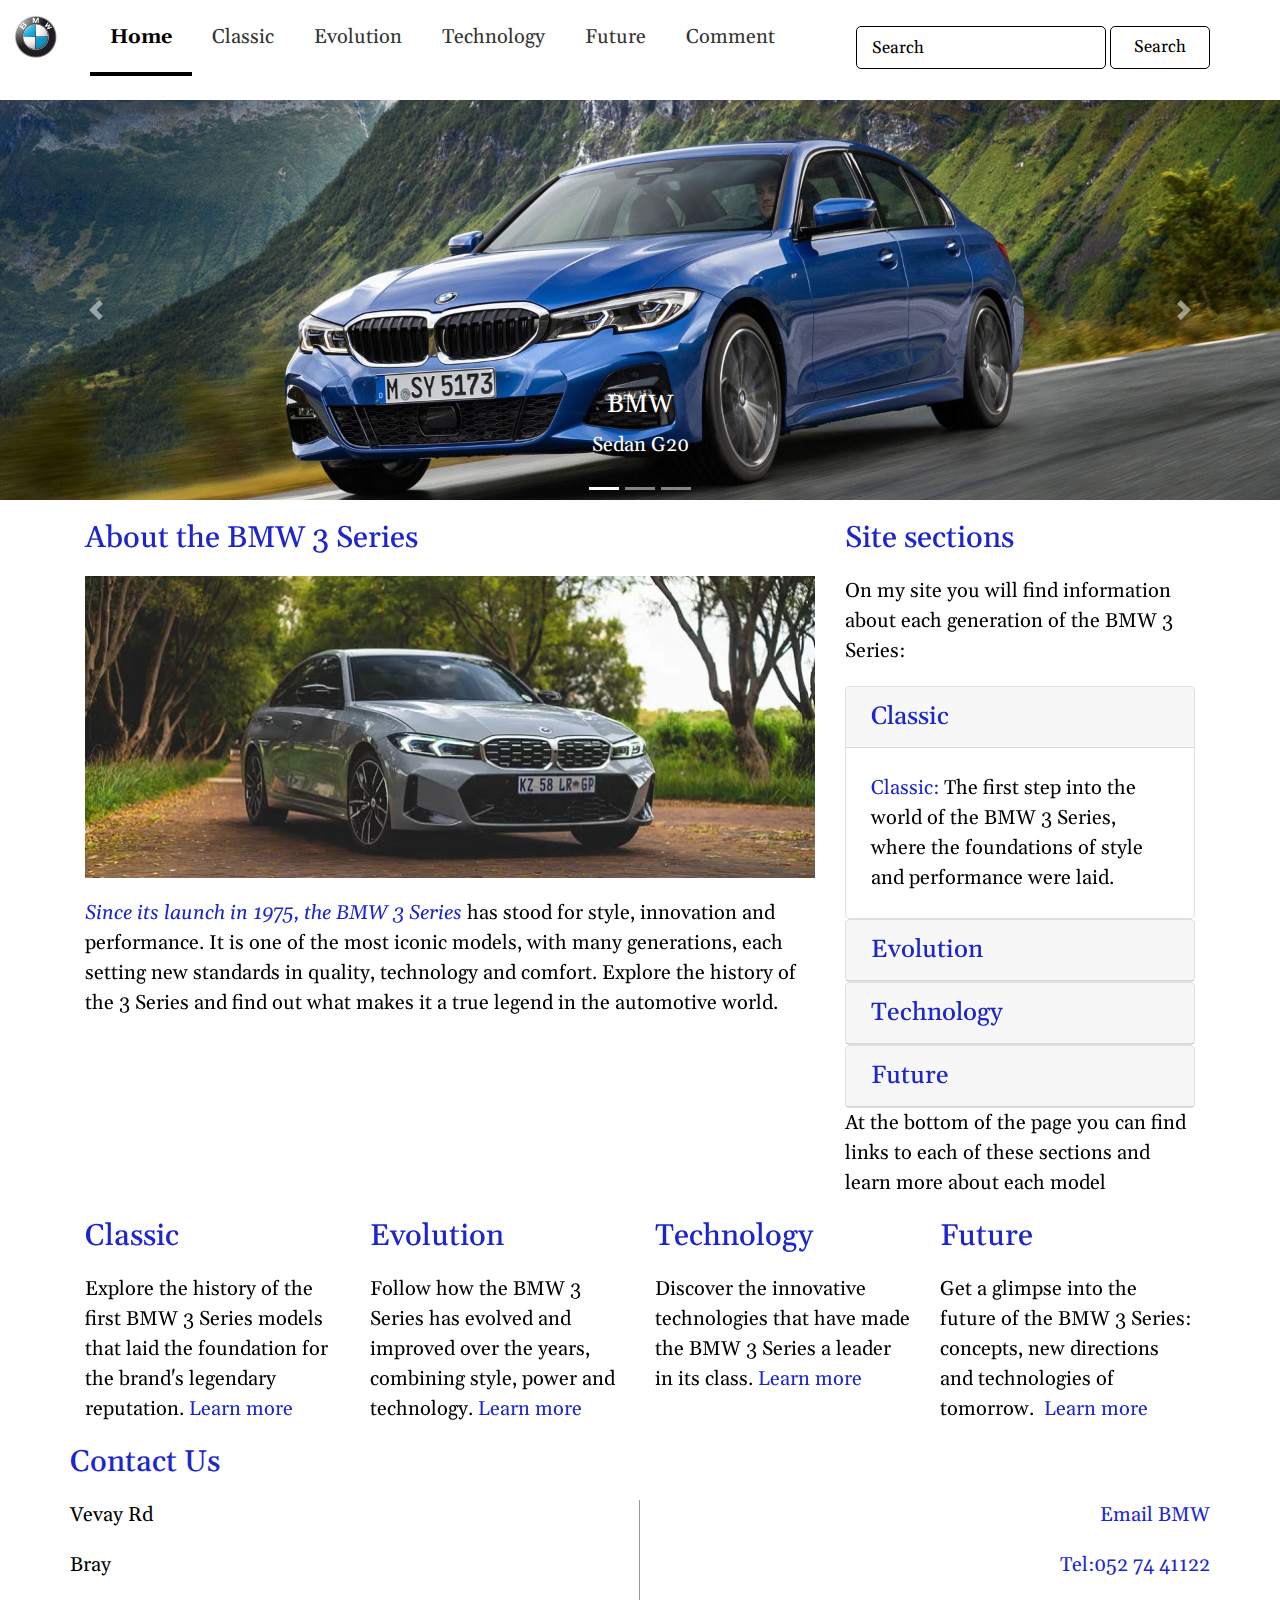
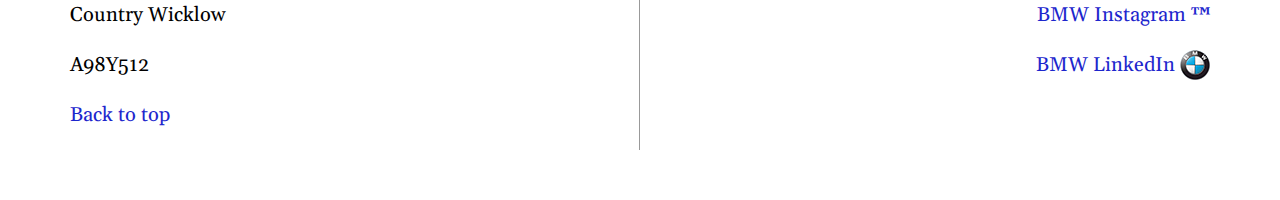
==== index.html @ 8bedc56e "Update index.html" ====
<!DOCTYPE html>
<html lang="en">
  <head>
    <meta charset="utf-8">
	<meta http-equiv="X-UA-Compatible" content="IE=edge">
	<meta name="viewport" content="width=device-width, initial-scale=1">
    <title>The BMW - Page Home</title>
		<meta name="description" content="This web site is about history of the BMW 3 series generation.The website will have an explanation of the car's characteristics">
	  <meta name="author" content="Andrii Vedut">
				 
    <!-- Bootstrap -->
	<link href="css/bootstrap-4.4.1.css" rel="stylesheet">
	<link href="css/styles.css" rel="stylesheet"><link rel="preconnect" href="https://fonts.googleapis.com">
<link rel="preconnect" href="https://fonts.gstatic.com" crossorigin>
<link href="https://fonts.googleapis.com/css2?family=Gelasio:ital,wght@0,400..700;1,400..700&family=PT+Sans+Narrow:wght@400;700&family=Patrick+Hand&family=Roboto+Slab:wght@100..900&display=swap" rel="stylesheet">
  </head>
	
	
  <body style="padding-top: 50px">
  	<!-- body code goes here -->
	  
	  <!--navigation bar start -->
   <nav class="navbar fixed-top navbar-expand-lg navbar-light bg-light"> <a class="navbar-brand" href="#">
    <img src="images/bmw32.jpg" alt="BMW Logo" style="height: 60px; border-radius: 5px;">
  </a>
  
	  <button class="navbar-toggler" type="button" data-toggle="collapse" data-target="#navbarSupportedContent1" aria-controls="navbarSupportedContent1" aria-expanded="false" aria-label="Toggle navigation"> <span class="navbar-toggler-icon"></span> </button>
	  <div class="collapse navbar-collapse" id="navbarSupportedContent1">
	    <ul class="navbar-nav mr-auto">
	      <li class="nav-item active"> <a class="nav-link" 
		href="index.html">Home <span class="sr-only">(current)</span></a>
			</li>
	      <li class="nav-item"> <a class="nav-link" href="classic.html">Classic</a> </li>
			<li class="nav-item"> <a class="nav-link" href="evolution.html">Evolution </a> </li>
			<li class="nav-item"> <a class="nav-link" href="technology.html">Technology </a> </li>
			<li class="nav-item"> <a class="nav-link" href="future.html">Future </a> </li>
			<li class="nav-item"> <a class="nav-link" href="comment.html">Comment</a> </li>
				
	      
        </ul>
	    <form action="https://www.google.ie/search" class="form-inline my-2 my-lg-0">
	      <input name="q" class="form-control mr-sm-2" type="search" placeholder="Search" aria-label="Search">
	      <button class="btn btn-outline-success my-2 my-sm-0" type="submit">Search</button>
        </form>
      </div>
  </nav> <!--navigation bar closed-->
	  
	  <!--carousel starts -->
	<div id="carouselExampleIndicators1" class="carousel slide" data-ride="carousel">
	  <ol class="carousel-indicators">
	    <li data-target="#carouselExampleIndicators1" data-slide-to="0" class="active"></li>
	    <li data-target="#carouselExampleIndicators1" data-slide-to="1"></li>
	    <li data-target="#carouselExampleIndicators1" data-slide-to="2"></li>
      </ol>
	  <div class="carousel-inner" role="listbox">
	    <div class="carousel-item active"> <img class="d-block mx-auto" src="images/bmw8.jpg" alt="First slide">
	      <div class="carousel-caption">
	        <h5>BMW</h5>
	        <p>Sedan G20</p>
          </div>
        </div>
	    <div class="carousel-item"> <img class="d-block mx-auto" src="images/bmw2.jpg" alt="Second slide">
	      <div class="carousel-caption">
	        <h5>BMW</h5>
	        <p>Sedan E90 </p>
          </div>
        </div>
	    <div class="carousel-item"> <img class="d-block mx-auto" src="images/bmw7.jpg" alt="Third slide">
	      <div class="carousel-caption">
	        <h5>BMW</h5>
	        <p>Sedan E21</p>
          </div>
        </div>
      </div>
	  <a class="carousel-control-prev" href="#carouselExampleIndicators1" role="button" data-slide="prev"> <span class="carousel-control-prev-icon" aria-hidden="true"></span> <span class="sr-only">Previous</span> </a> <a class="carousel-control-next" href="#carouselExampleIndicators1" role="button" data-slide="next"> <span class="carousel-control-next-icon" aria-hidden="true"></span> <span class="sr-only">Next</span> </a> </div>
  <!--carousel closes -->
	  
	  <div class="container">
	  <div class="row">
		  
	  
	  <section class="col-sm-12 col-lg-8">
	  
	  <h2>About the BMW 3 Series</h2>
	    <img src="images/bmw6.jpg" alt="The BMW" usemap="#BMW">
		  
		  <map name="BMW">
			  <area shape="rect" coords="0,0,725,150" href="https://www.bmw.ie/en/all-models/3-series.html" alt=" Enter the BMW website " title= "Enter the BMW Website">
			  <area shape="rect" coords="0,160,725,250" href="https://en.wikipedia.org/wiki/BMW_3_Series" alt= "Learn about the history of the bmw 3 series" title= "Learn about the history of the bmw 3 series">
			  
		  </map>
		  <p> <span class="cColour italic">Since its launch in 1975, the BMW 3 Series</span> has stood for style, innovation and performance. It is one of the most iconic models, with many generations, each setting new standards in quality, technology and comfort. Explore the history of the 3 Series and find out what makes it a true legend in the automotive world.</p>

	
	  </section>
	
	<aside class="col-sm-8 col-lg-4">
	<h2>Site sections</h2>
		<p> On my site you will find information about each generation of the BMW 3 Series:</p>
    <div id="accordion1" role="tablist">
      <div class="card">
        <div class="card-header" role="tab" id="headingOne1">
          <h5 class="mb-0"> <a data-toggle="collapse" href="#collapseOne1" role="button" aria-expanded="true" aria-controls="collapseOne1"> Classic </a> </h5>
        </div>
        <div id="collapseOne1" class="collapse show" role="tabpanel" aria-labelledby="headingOne1" data-parent="#accordion1">
          <div class="card-body"><a href="https://www.bmw.ie/en/all-models/3-series.html">Classic:</a> The first step into the world of the BMW 3 Series, where the foundations of style and performance were laid.</div>
        </div>
      </div>
      <div class="card">
        <div class="card-header" role="tab" id="headingTwo1">
          <h5 class="mb-0"> <a class="collapsed" data-toggle="collapse" href="#collapseTwo1" role="button" aria-expanded="false" aria-controls="collapseTwo1"> Evolution </a> </h5>
        </div>
        <div id="collapseTwo1" class="collapse" role="tabpanel" aria-labelledby="headingTwo1" data-parent="#accordion1">
          <div class="card-body"><a href="https://www.bmw.ie/en/all-models/3-series.html">Evolution:</a> The transition to a new level of technology and design.</div>
        </div>
      </div>
      <div class="card">
        <div class="card-header" role="tab" id="headingThree1">
          <h5 class="mb-0"> <a class="collapsed" data-toggle="collapse" href="#collapseThree1" role="button" aria-expanded="false" aria-controls="collapseThree1"> Technology </a> </h5>
        </div>
        <div id="collapseThree1" class="collapse" role="tabpanel" aria-labelledby="headingThree1" data-parent="#accordion1">
          <div class="card-body"><a href="https://www.bmw.ie/en/all-models/3-series.html">Technology:</a> The era of innovative solutions and increased comfort.</div>
			
        </div>
      </div>
		<div class="card">
    <div class="card-header" role="tab" id="headingFour">
        <h5 class="mb-0"><a class="collapsed" data-toggle="collapse" href="#collapseFour" role="button" aria-expanded="false" aria-controls="collapseFour">Future </a> </h5>
    </div>
    <div id="collapseFour" class="collapse" role="tabpanel" aria-labelledby="headingFour" data-parent="#accordion1">
        <div class="card-body"><a href="https://www.bmw.ie/en/all-models/3-series.html">Future:</a> Modern technology and sporty spirit.</div>
 </div>      
</div>
    </div>

	
		<p>At the bottom of the page you can find links to each of these sections and learn more about each model</p>
	
	
	</aside>

</div>
</div>

	<div class="container">
	<div class="row">
		<div class="boxl col-sm-12 col-md-6 col-xl-3">
			<h2>Classic</h2>
			<p>Explore the history of the first BMW 3 Series models that laid the foundation for the brand's legendary reputation.<a href="classic.html">  Learn more</a></p>
		</div>
		
		<div class="boxl col-sm-12 col-md-6 col-xl-3">
			<h2>Evolution</h2>
			<p>Follow how the BMW 3 Series has evolved and improved over the years, combining style, power and technology.<a href="file:///C:/Users/24AVedut.bife/OneDrive%20-%20KWETB/Andrii%20Vedut%20Web%20Authoring%205N1910%20Project/Evolution.html"> Learn more</a></p>
			</div>
		
		<div class="boxl col-sm-12 col-md-6 col-xl-3">
			<h2>Technology</h2>
			<p>Discover the innovative technologies that have made the BMW 3 Series a leader in its class.<a href="file:///C:/Users/24AVedut.bife/OneDrive%20-%20KWETB/Andrii%20Vedut%20Web%20Authoring%205N1910%20Project/Technology.html"> Learn more</a></p>
			</div>
		
			<div class="boxl col-sm-12 col-md-6 col-xl-3">
			<h2>Future</h2>
			<p>Get a glimpse into the future of the BMW 3 Series: concepts, new directions and technologies of tomorrow. <a href="file:///C:/Users/24AVedut.bife/OneDrive%20-%20KWETB/Andrii%20Vedut%20Web%20Authoring%205N1910%20Project/Future.html"> Learn more</a></p>
			</div>
		</div>
	  </div>
	  
	  <div class="container">
	<div class="row">
		<footer>
			<h2 class="contact">Contact Us</h2>
			<div class="footerL col-sm-12 col-lg-6">
				<p>Vevay Rd</p>
				<p>Bray</p>
				<p>Country Wicklow</p>
				<p>A98Y512</p>
				
		<p><a href="#carouselExampleIndicators1">Back to top</a></p>
			</div>
			<div class="footerR col-sm-12 col-lg-6">
			<p><a href="mailto:info@morrisonbmw.ie"> Email BMW</a></p>
            <p><a href="tel:015242796">Tel:052 74 41122 </a></p>
				<p><a href="https://www.instagram.com/bmw/?hl=en" target="_blank">BMW Instagram &trade;</a></p>
				<p class="bmw"><a href="https://www.linkedin.com/company/bmw-group/" target="_blank">BMW LinkedIn</a></p>
			</div>
		</footer>
		  </div>
	  </div>
	  
	<!-- jQuery (necessary for Bootstrap's JavaScript plugins) -->
<script src="js/jquery-3.4.1.min.js"></script>

	<!-- Include all compiled plugins (below), or include individual files as needed -->
	<script src="js/popper.min.js"></script> 
  <script src="js/bootstrap-4.4.1.js"></script>
  </body>
</html>
---- css/styles.css ----
@charset "utf-8";
/* CSS Document */


html { 
	
        font-size: 20px;
        scroll-behavior: smooth;
}

body { 
font-family: "Gelasio", serif;
 
       margin: 50px auto;
       color: #000;
       line-height: 1.5;
       background: rgb(255,255,255);
} 

/* Navbar Styles */

nav.navbar {
	
	padding: 1px; /*Creates space around the navbar*/
	background-color: #FFFFFF !important; /*Sets the background colour*/
}

nav.navbar .navbar-nav { /*put all thelinks together*/ 
	padding-top: 1px;
	padding-left: 20px;
}


nav.navbar .navbar-nav a.nav-link {
    padding: 20px 20px; /*space around link*/
    color: #333333; /*color change*/
    text-align: center; /*text to the left*/  /* исправлено на text-align */
    font-size: 1rem; /*font size*/
}

nav.navbar .navbar-nav a.nav-link:hover {
	color: #1D26CD; /*cgange the color of the links*/
	
}


nav.navbar .navbar-nav .active a.nav-link {
	font-weight: bold;
	color: #000000;
    background: transparent; /*background color*/
	border-bottom: 4px solid #000000; /*change the color of the boder link*/
}

nav.navbar a.navbar-brand {
	color: #000000;
	margin: 0;
	padding: 0;
	display: inline-block;
	max-width: 100%;
}



/* Search Form Styles */

form.form-inline{
	width: 35%; /*sets the web bar*/
	position: relative;
	
}


form.form-inline input[type=search] {
	border-radius: 5px;
	width: 65%;
	font-size: 0.85rem;
	border: 1px solid #000000;
    margin: 0px;
	
	background: transparent;
	max-width: 250px;
	padding: 15px; /* creates space inside search box, one number - the same number for each side */ 
	color: #000000;
}

form.form-inline input[type=search]::placeholder {
	color: #000000;
}

form.form-inline button[type=submit] {
	border: 1px solid #000000;
	color: #000000;
	width: 30%;
	border-radius: 5px;
	padding: 8px 0 7px 0;/*create space inside box, top right bottom lefr*/
	font-size: 0.85rem;
	
	margin-left: -6px;
	max-width: 100px;
}

form.form-inline button.btn:hover {
	background: transparent;
	color: blue; /*change the color of the search*/
	margin-top: -20px;
}

/* Text Styles */


       h1 {
       font-size: 2.5rem;
       font-variant: normal;
       }
       
       h2 {
       font-size: 1.5rem;
       }
 
       h3 {
       font-size: 1.25rem;
       }

h1, h2  {
       color: #1D26CD;
       margin: 0 0 1rem 0; 
}

h4 {
	text-align: center;
	color: #000000;
	font-size: 1.5rem;
}




p {
	
    font-size: 1rem;
    margin: 0 0 1rem 0;
	
}

ul li { 
   font-size: 0.95rem;
   margin: 0 0 0.9rem 0;
   
}

.bold {
        font-weight: bold;
}


.italic {
         font-style: italic;
}

.cColour {
         color: #1D26CD;
}

/*Link Styles*/
a:link, a:active, a:visited {
             color:#1D26CD;
             text-decoration: none;
}

a:hover {
text-decoration: underline;
}

/*Generic*/
.backgroundC {

     background: rgb(255, 255, 255);
}

.left {
       float: left;
       margin: 0 1rem 1rem 0;
}

.right { 
          float: right;
          margin: 0 0 1rem 1rem;

}

/*Image Styles*/

img, video {

         width: 100%;
         height: auto;
         margin-bottom:1rem;
	

}

#carouselExamplelndicators1 img {
        max-width: 100%;
        height: auto;
}

/*Footer Styles */ 

footer {
	
	width: 100%;
}

footer h2 {}

.footerL {
	float: left;
	padding: 0;
	border-right: 1px solid #999; /*crates solid grey border in the end of the page*/
}

.footerR {
	float: right;
	text-align: right;/*put the text on the right side of the page*/
	padding: 0;
}

.footerR p.bmw {
	background: url("../images/bmwlogo.gif") no-repeat right;/*sets a background images fpr example linkedin picture*/
	padding-right: 35px;
	display: inline-block;
	
}

/* Comment form style */

#frmComment {
  width: 80%; /* Reduced the width a little for aesthetics */
  margin: 30px auto;
  padding: 20px;
  border-radius: 10px; /* Rounded corners of the form */
 
}

/* Styles for titles and descriptions */

#frmComment label {
  float: left;
  width: 100%;
  display: block;
  margin-bottom: 15px;
  font-size: 16px;
  color: #333; 
  font-weight: bold; 
}

/* Hover effect on titles */
#frmComment label:hover span {
  color: #1D26CD; 
}

/* Text input fields */
#frmComment input,
#frmComment textarea {
  float: left;
  width: calc(100% - 20px); /* Reduce the width for the padding */
  margin: 10px 0;
  padding: 15px;
  font-size: 16px;
  border: 1px solid #ccc; 
  border-radius: 8px; 
  box-shadow: inset 0 2px 5px rgba(0, 0, 0, 0.1); 
  background: #ffffff; 
  transition: all 0.3s ease-in-out;
}

/* Hover effect on text fields */
#frmComment input:hover,
#frmComment textarea:hover {
  border-color: #1D26CD; 
  box-shadow: 0 0 8px rgba(0, 123, 255, 0.3); 
}

/* Styles for dropdown lists */
#frmComment select {
  width: calc(100% - 20px); 
  padding: 12px;
  margin: 10px 0;
  border: 1px solid #ccc;
  border-radius: 8px;
  background-color: #ffffff;
  font-size: 16px;
  color: #333;
  box-shadow: inset 0 2px 5px rgba(0, 0, 0, 0.1);
  transition: all 0.3s ease;
}

#frmComment input[type=submit] {
    padding: 12px 2px; /*Internal indents for convenience of reading the text on the button*/
    text-align: center;
    width: 240px;
    float: left;
    color: #FFFFFF;
    background: #1D26CD;
    border: 1px solid #000000;
    margin: 0px 0 0 0%;/*to move the button to the left by 32%*/
    border-radius: 5px;/*rounded corners for better design*/
    cursor: pointer;
    height: 45px;
}



/* Button hover effect */
#frmComment input[type="submit"]:hover {
  background: #1D26CD; 
  box-shadow: 0 8px 15px rgba(0, 86, 179, 0.4); 
}

/* Styles for the date input field */
#frmComment input[type="date"] {
  width: calc(100% - 20px);
  padding: 12px;
  margin-top: 10px;
  border: 1px solid #ccc;
  border-radius: 8px;
  background-color: #f8f9fa;
  color: #333;
  font-size: 16px;
  transition: all 0.3s ease;
}




@media screen and (max-width: 992px) {
	/*This media query is applied if the device screen width is less than or equal to 992px. 
It is used to adapt styles on devices with smaller screens, such as tablets. */
	nav.navbar .navbar-nav {
		padding-left: 0;
	}
	nav.navbar .navbar-nav a.nav-link {
		padding: 8px 20px 8px 0;
		width: 50%;
	}
	form.form-inline {
		width: 100%;
	}
	form.form-inline input[type=search] {
		width: 90%;
	}
	form.form-inline button[type=submit] {
		/*This style hides the form submit button*/
		display: none;
		width: 0;
	}

	.footerL {
		border-right: none;
		border-bottom: 1px solid #999;
		padding-left: 1rem;
		
	}
	
	.footerR {
		text-align: right;
		padding-top: 1rem;
		padding-bottom: 1rem;
		padding-left: 1rem;
		
	}
	.footerR p.linked {
		background: url("../images/linkedin.png") no-repeat 75px 0;
		padding-right: 30px;
	}
}
	


/* Styles for Table  */
.table-section {
  border-collapse: collapse;
  border-spacing: 0;
  width: 100%;
  margin: 0 auto;
}

/* Table headers */
.table-section th {
  font-size: 1rem;
  font-weight: bold;
  color: #000;
  padding: 12px 8px;
  border-bottom: 2px solid #000;
  text-align: center;
}

/* Table cells */
.table-section td {
  font-size: 0.9rem;
  border-bottom: 1px solid #ccc;
  color: #000;
  padding: 12px 8px;
  text-align: center;
}

.table-section tr:nth-of-type(even) {
  background-color: rgb(250, 250, 250);
}

.table-section tr:nth-of-type(even):hover {
  background-color: rgb(200, 200, 200);
  cursor: pointer;
}

.table-section tr:nth-of-type(odd) {
  background-color: rgb(230, 230, 230);
}


.table-section tr:nth-of-type(odd):hover {
  background-color: rgb(190, 190, 190);
  cursor: pointer;
}


.table-container {
  margin-top: 10px; 
}



/* Styles for the second text */

.text-container-2 {
  margin-top: 40px; 
  text-align: left; 
  font-size: 18px;
  color: #555;
}

.text-container-1 {
  margin-top: 20px;
  text-align: center;
  font-size: 18px;
}


/* Styles for blocks with photos, text and tables */
.block-section {
  display: block;
  margin-bottom: 1px;
  text-align: center;
}

/* Photo with reduced width */
.block-section .image-block img {
  width: 80%; 
  height: auto;
  border-radius: 8px;
  box-shadow: 0 4px 8px rgba(0, 0, 0, 0.3);
  margin-bottom: 20px; 
}

/* Additional class for padding the second image */
.image-block.second-image {
  margin-top: 40px; 
}

/* Styles for mobile devices (less than 768px) */
@media screen and (max-width: 768px) {
 
  .table-section,
  .table-section thead,
  .table-section tbody,
  .table-section th,
  .table-section td,
  .table-section tr,
  .table-section caption {
    display: block;
  }


  .table-section thead tr {
    display: none;
  }


  .table-section td {
    border: none;
    position: relative;
    text-align: right;
    font-size: 0.9rem;
    border-bottom: 2px solid white;
  }

  
  .table-section td:before {
    position: absolute;
    top: 12px;
    left: 10px;
    width: 25%;
    font-weight: bold;
    white-space: nowrap;
    text-align: left;
    font-size: 0.9rem;
  }

  
  .table-section td:nth-of-type(4) {
    border-bottom: 4px solid white;
  }


  .table-section td:nth-of-type(1):before {
    content: "Specification"; 
  }

  .table-section td:nth-of-type(2):before {
    content: "Details"; 
  }

  
  .table-section td:nth-of-type(odd) {
    background-color: #f2f2f2;
  }

 
  .table-section td:nth-of-type(odd):before {
    content: "Specification"; 
  }

  .table-section td:nth-of-type(even):before {
    content: "Details"; 
  }
  
 
  .table-section td {
    font-size: 1rem;
    padding: 12px;
  }
}


/* Image styles */
.photo-container {
  margin-top: 20px; 
  text-align: center; 
}

#img {

  height: auto;
	width: 550px;
	
	
}

/* Styles for the second block of text */
.text-container-2 {
  margin-top: 40px; 
  text-align: left; 
  font-size: 18px;
  color: #555;
}

.text-container-1 {
  margin-top: 20px;
  text-align: center;
  font-size: 18px;
}

/* General style for text blocks */
.text-block  {
	text-align: left;
  margin: 20px 0;
  padding: 15px;
  background-color: #f9f9f9;
  border: 1px solid #ddd;
  border-radius: 8px;

}

/* Headings in text blocks */
.text-block h4 {
  font-size: 1.4rem;
  font-weight: bold;
  color: #333;
  margin-bottom: 10px;
}

/* Styles for numbered lists */
.text-block ol {
  padding-left: 25px; /* Slight indentation for the first list */
  margin: 0;
  list-style: none;
  counter-reset: list-counter;
}

.text-block ol li {
  margin: 8px 0;
  padding: 8px 8px 8px 35px; /* More space for text */
  background: #ffffff;
  border: 1px solid #ddd;
  border-radius: 4px;
  position: relative;
  line-height: 1.5;
}

.text-block ol li::before {
  content: counter(list-counter) ".";
  counter-increment: list-counter;
  position: absolute;
  left: 10px;
  top: 50%;
  transform: translateY(-50%);
  font-size: 1rem;
  font-weight: bold;
  color: #333;
  text-align: right;
  width: 20px; 
}

/* Special style for nested elements */
.text-block ol dl {
  margin: 5px 0;
  padding-left: 0;
  font-style: normal;
  color: #333;
  line-height: 1.5;
}

/* Animation when hovering over a list item */
.text-block ol li:hover {
  background-color: #f7f7f7;
  border-color: #ccc;
  transition: all 0.2s ease-in-out;
}
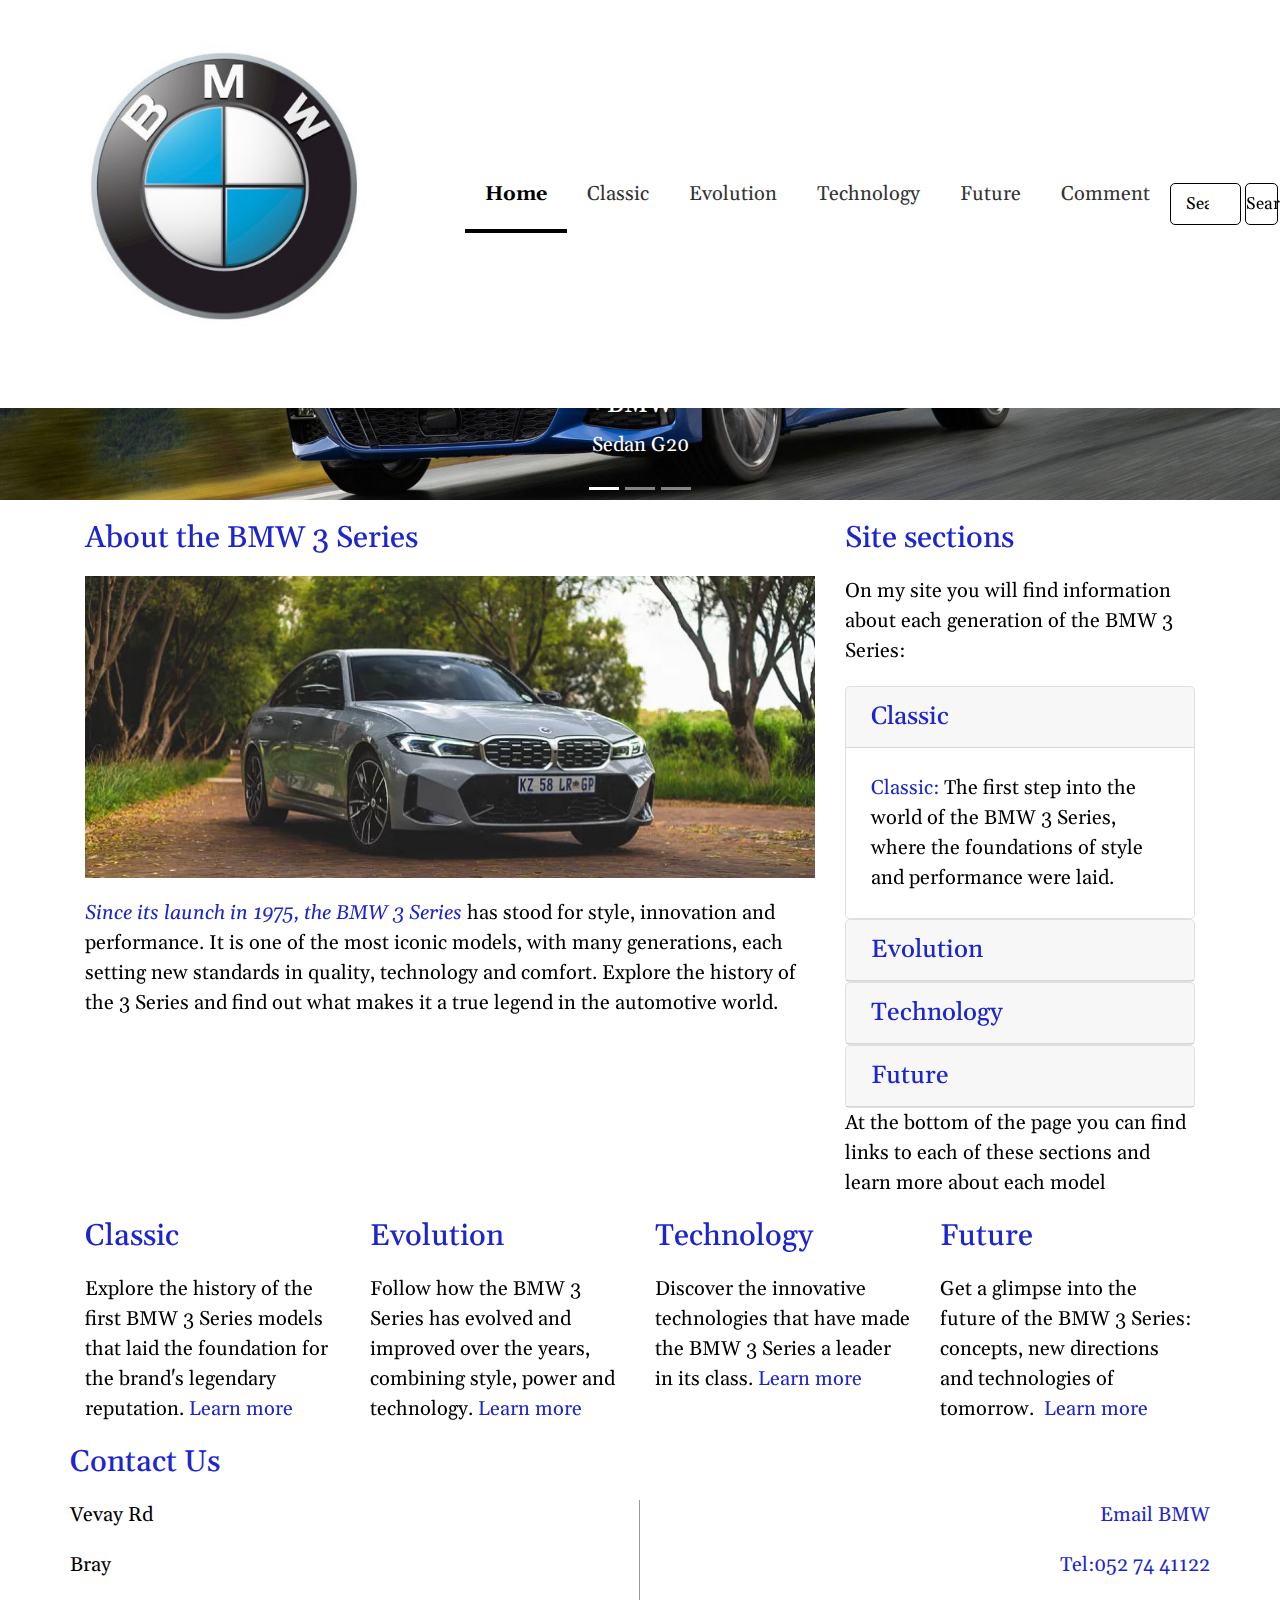
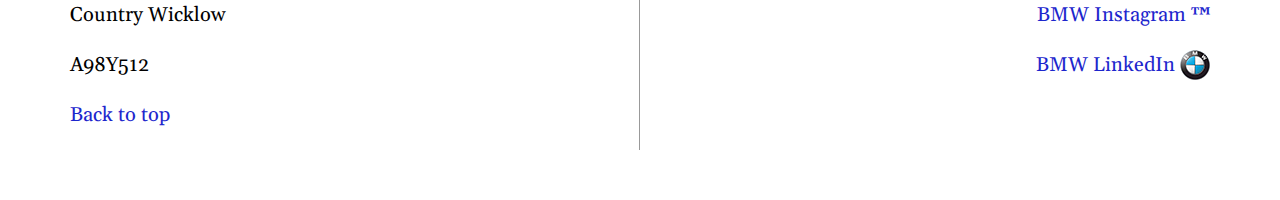
==== commit 20789e99: "Update index.html" ====
--- a/index.html
+++ b/index.html
@@ -20,8 +20,9 @@
   	<!-- body code goes here -->
 	  
 	  <!--navigation bar start -->
-   <nav class="navbar fixed-top navbar-expand-lg navbar-light bg-light"> <a class="navbar-brand" href="#">
-    <img src="images/bmw32.jpg" alt="BMW Logo" style="height: 60px; border-radius: 5px;">
+   <nav class="navbar fixed-top navbar-expand-lg navbar-light bg-light"> 
+	   <a class="navbar-brand" href="#">
+    <img src="images/bmw32.jpg" alt="BMW Logo" class="navbar-logo">
   </a>
   
 	  <button class="navbar-toggler" type="button" data-toggle="collapse" data-target="#navbarSupportedContent1" aria-controls="navbarSupportedContent1" aria-expanded="false" aria-label="Toggle navigation"> <span class="navbar-toggler-icon"></span> </button>
@@ -146,22 +147,22 @@
 	<div class="row">
 		<div class="boxl col-sm-12 col-md-6 col-xl-3">
 			<h2>Classic</h2>
-			<p>Explore the history of the first BMW 3 Series models that laid the foundation for the brand's legendary reputation.<a href="classic.html">  Learn more</a></p>
+			<p>Explore the history of the first BMW 3 Series models that laid the foundation for the brand's legendary reputation.<a href="https://andriivedut.github.io/bmwweb/classic.html">  Learn more</a></p>
 		</div>
 		
 		<div class="boxl col-sm-12 col-md-6 col-xl-3">
 			<h2>Evolution</h2>
-			<p>Follow how the BMW 3 Series has evolved and improved over the years, combining style, power and technology.<a href="file:///C:/Users/24AVedut.bife/OneDrive%20-%20KWETB/Andrii%20Vedut%20Web%20Authoring%205N1910%20Project/Evolution.html"> Learn more</a></p>
+			<p>Follow how the BMW 3 Series has evolved and improved over the years, combining style, power and technology.<a href="https://andriivedut.github.io/bmwweb/evolution.html"> Learn more</a></p>
 			</div>
 		
 		<div class="boxl col-sm-12 col-md-6 col-xl-3">
 			<h2>Technology</h2>
-			<p>Discover the innovative technologies that have made the BMW 3 Series a leader in its class.<a href="file:///C:/Users/24AVedut.bife/OneDrive%20-%20KWETB/Andrii%20Vedut%20Web%20Authoring%205N1910%20Project/Technology.html"> Learn more</a></p>
+			<p>Discover the innovative technologies that have made the BMW 3 Series a leader in its class.<a href="https://andriivedut.github.io/bmwweb/technology.html"> Learn more</a></p>
 			</div>
 		
 			<div class="boxl col-sm-12 col-md-6 col-xl-3">
 			<h2>Future</h2>
-			<p>Get a glimpse into the future of the BMW 3 Series: concepts, new directions and technologies of tomorrow. <a href="file:///C:/Users/24AVedut.bife/OneDrive%20-%20KWETB/Andrii%20Vedut%20Web%20Authoring%205N1910%20Project/Future.html"> Learn more</a></p>
+			<p>Get a glimpse into the future of the BMW 3 Series: concepts, new directions and technologies of tomorrow. <a href="https://andriivedut.github.io/bmwweb/future.html"> Learn more</a></p>
 			</div>
 		</div>
 	  </div>
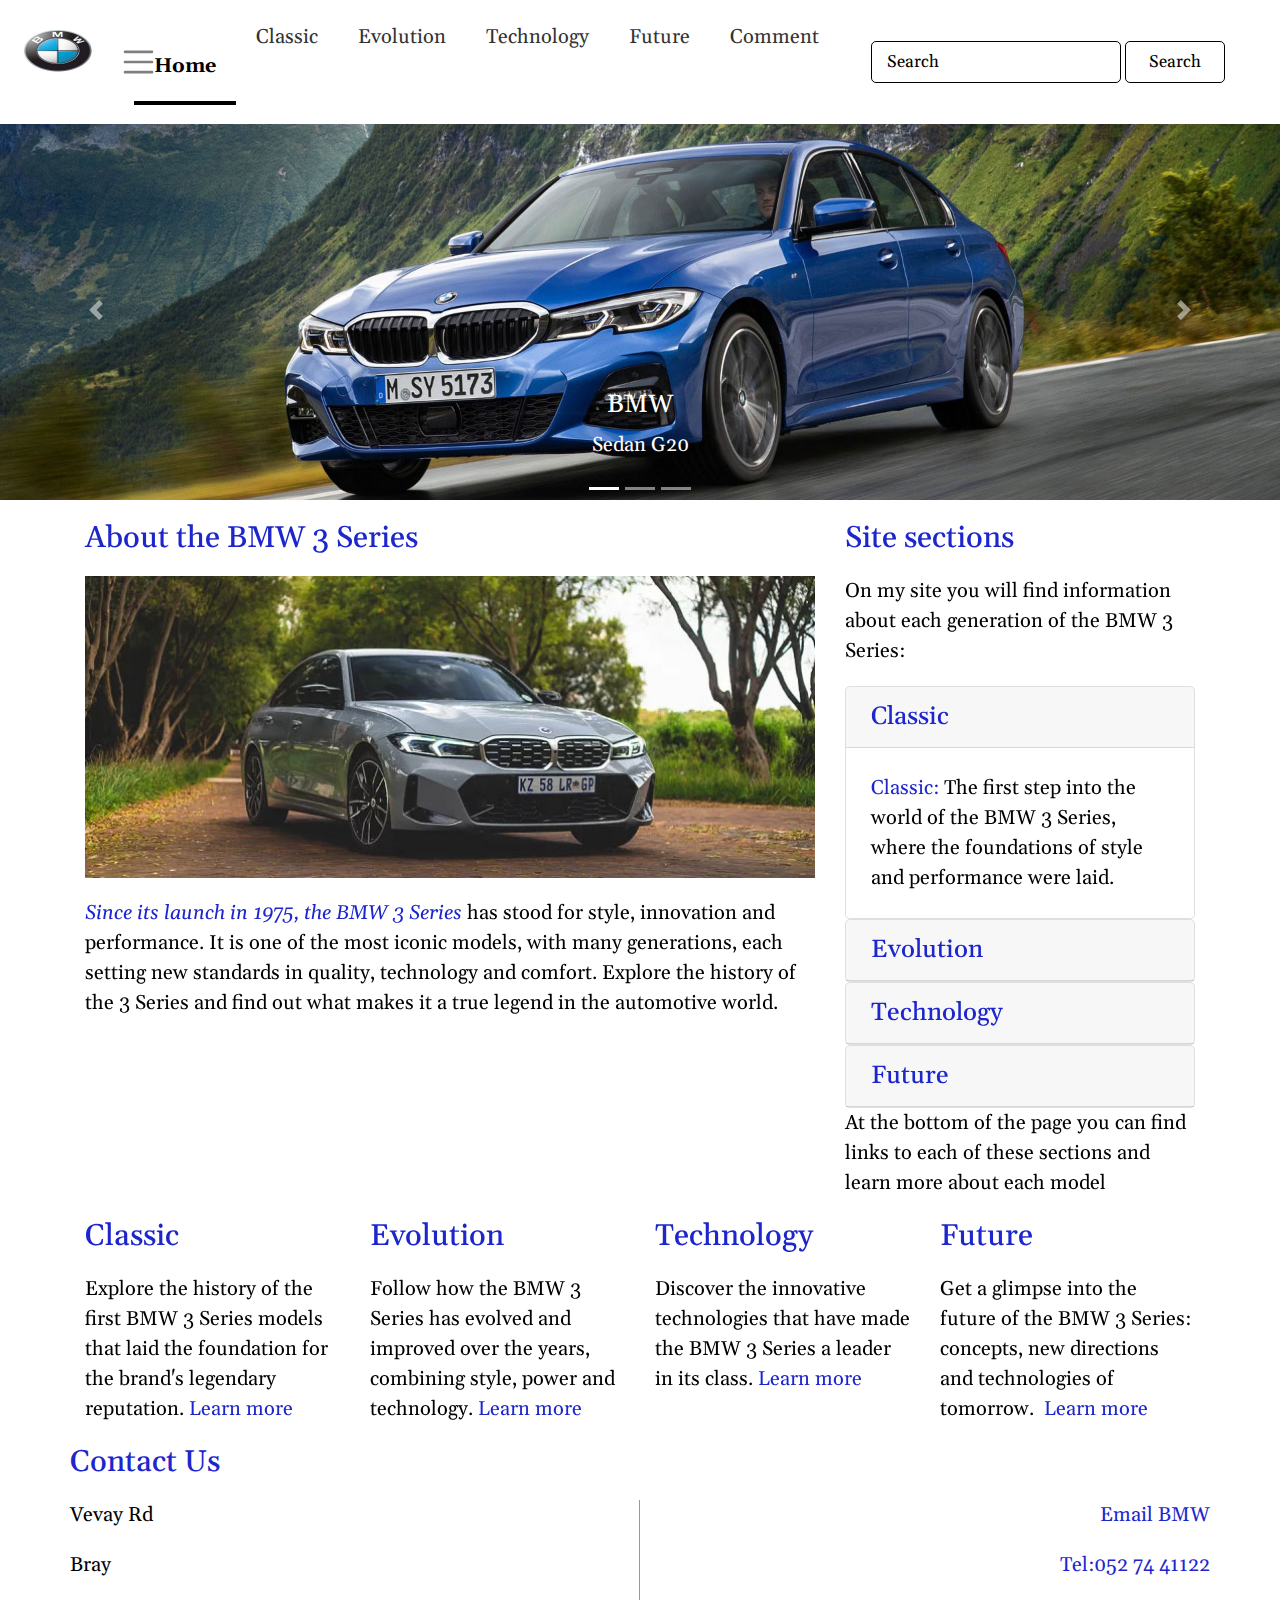
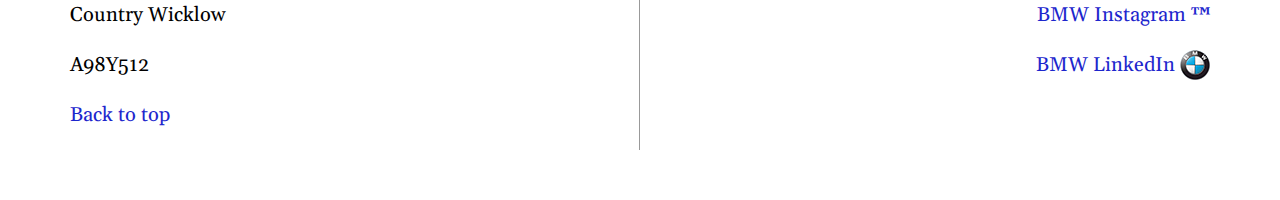
==== commit 4879cd80: "Update index.html" ====
--- a/index.html
+++ b/index.html
@@ -22,7 +22,7 @@
 	  <!--navigation bar start -->
    <nav class="navbar fixed-top navbar-expand-lg navbar-light bg-light"> 
 	   <a class="navbar-brand" href="#">
-    <img src="images/bmw32.jpg" alt="BMW Logo" class="navbar-logo">
+    <img src="images/bmw32.jpg" alt="BMW Logo" style="height: 60px; border-radius: 5px;>
   </a>
   
 	  <button class="navbar-toggler" type="button" data-toggle="collapse" data-target="#navbarSupportedContent1" aria-controls="navbarSupportedContent1" aria-expanded="false" aria-label="Toggle navigation"> <span class="navbar-toggler-icon"></span> </button>
--- a/css/styles.css
+++ b/css/styles.css
@@ -375,7 +375,13 @@
 	}
 }
 	
-
+/* Адаптация для Retina-дисплеев */
+@media only screen and (-webkit-min-device-pixel-ratio: 2),
+       only screen and (min-resolution: 192dpi) {
+  .navbar-logo {
+    content: url('images/bmw32@2x.jpg'); /* Изображение с удвоенным разрешением */
+  }
+}
 
 /* Styles for Table  */
 .table-section {
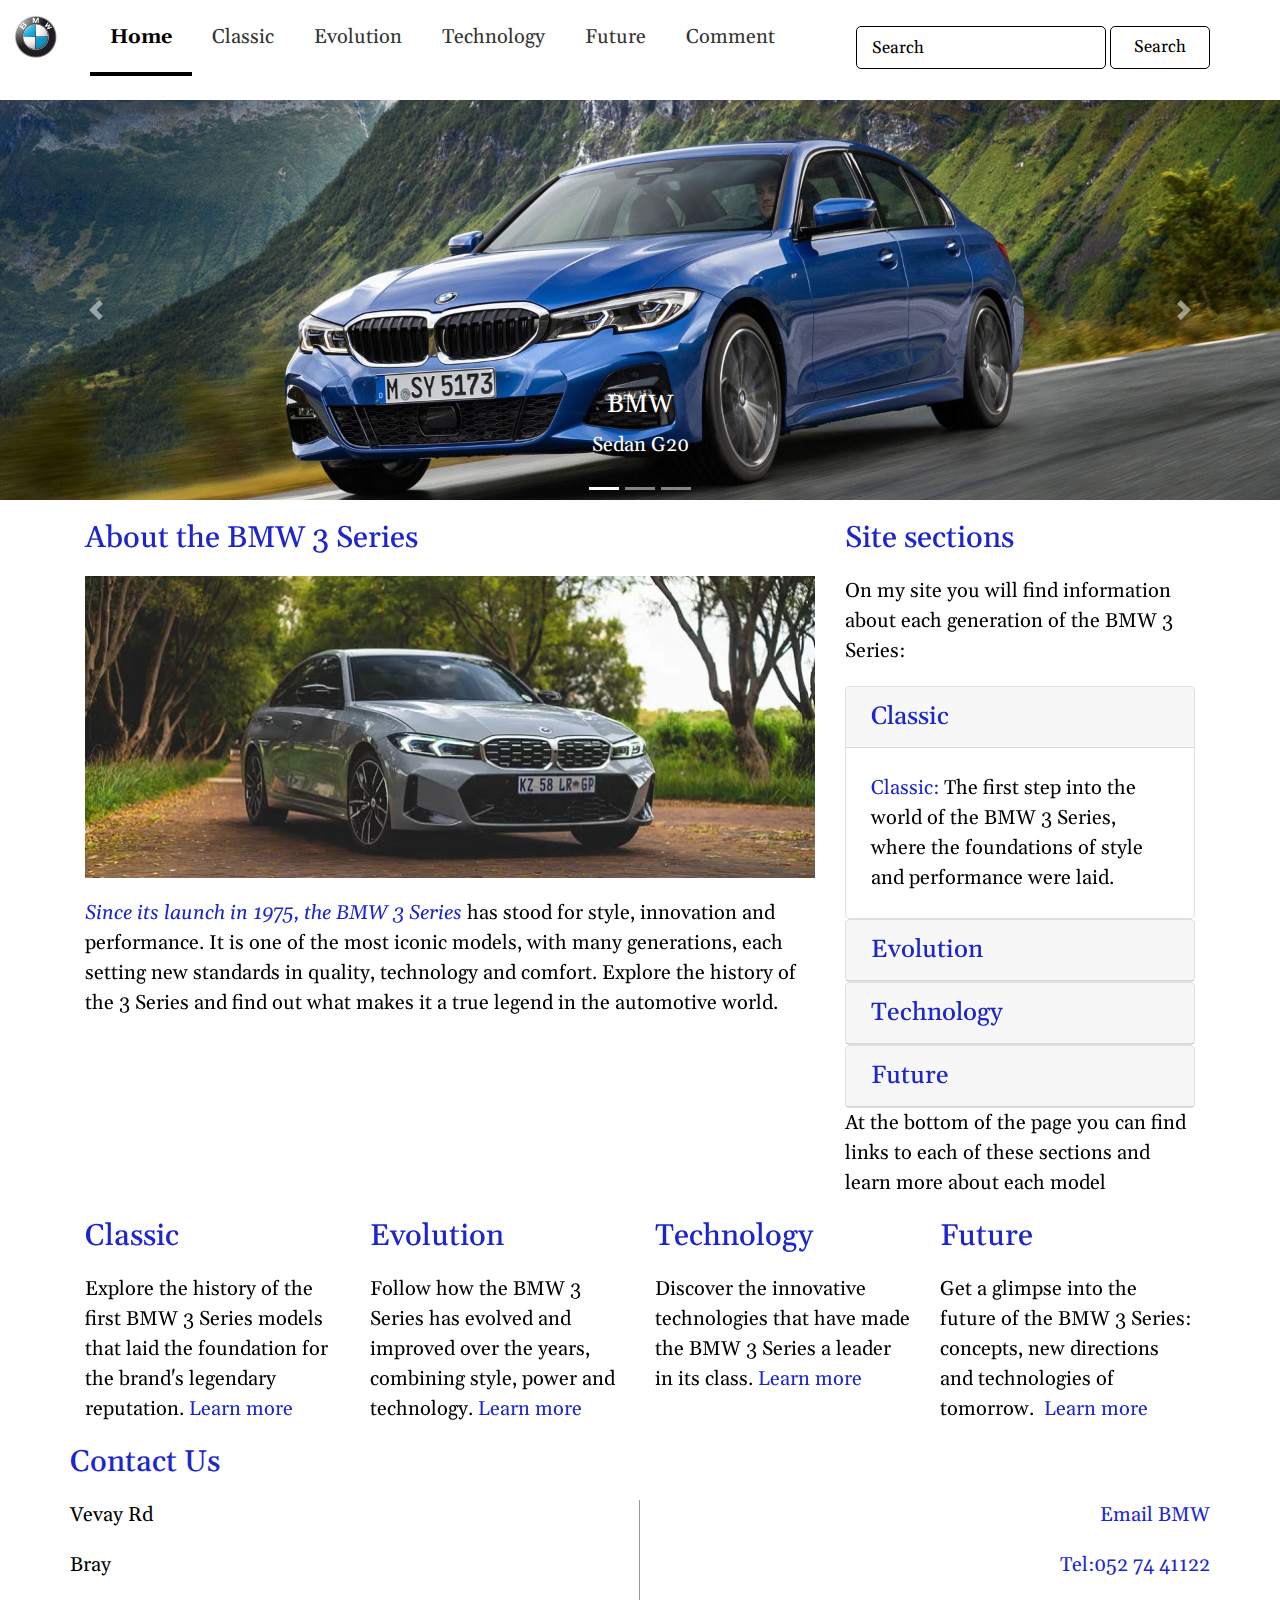
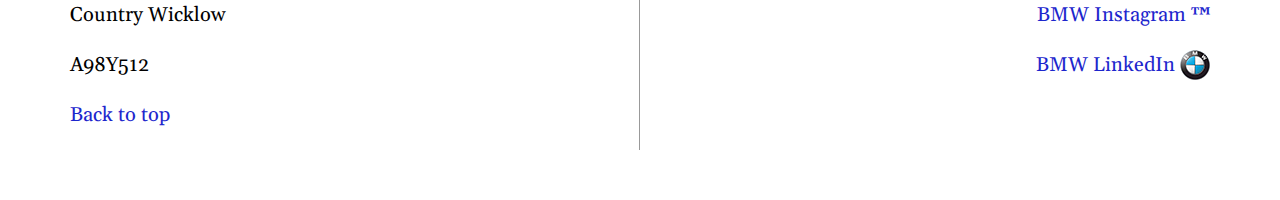
==== commit 6fc0bbda: "Update index.html" ====
--- a/index.html
+++ b/index.html
@@ -22,7 +22,7 @@
 	  <!--navigation bar start -->
    <nav class="navbar fixed-top navbar-expand-lg navbar-light bg-light"> 
 	   <a class="navbar-brand" href="#">
-    <img src="images/bmw32.jpg" alt="BMW Logo" style="height: 60px; border-radius: 5px;>
+   <img src="images/bmw32.jpg" alt="BMW Logo" style="height: 60px; border-radius: 5px;">
   </a>
   
 	  <button class="navbar-toggler" type="button" data-toggle="collapse" data-target="#navbarSupportedContent1" aria-controls="navbarSupportedContent1" aria-expanded="false" aria-label="Toggle navigation"> <span class="navbar-toggler-icon"></span> </button>
